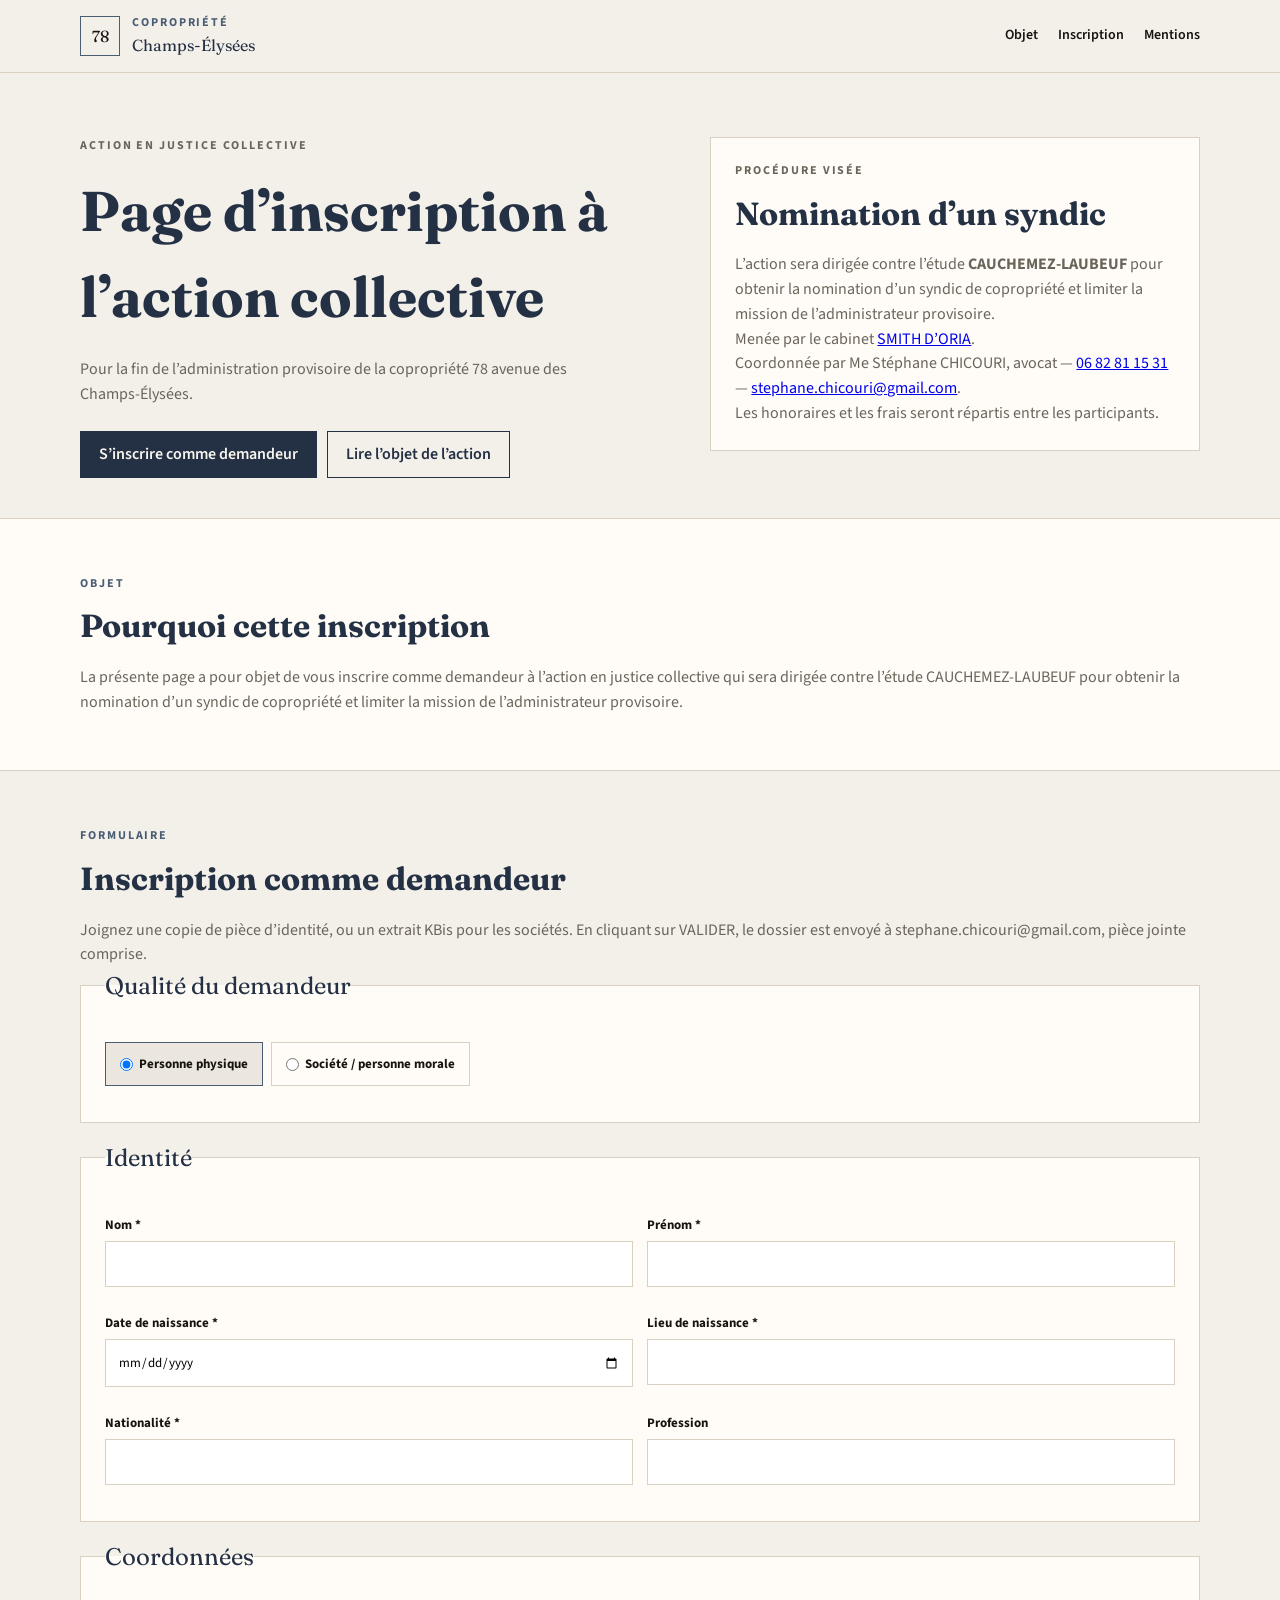
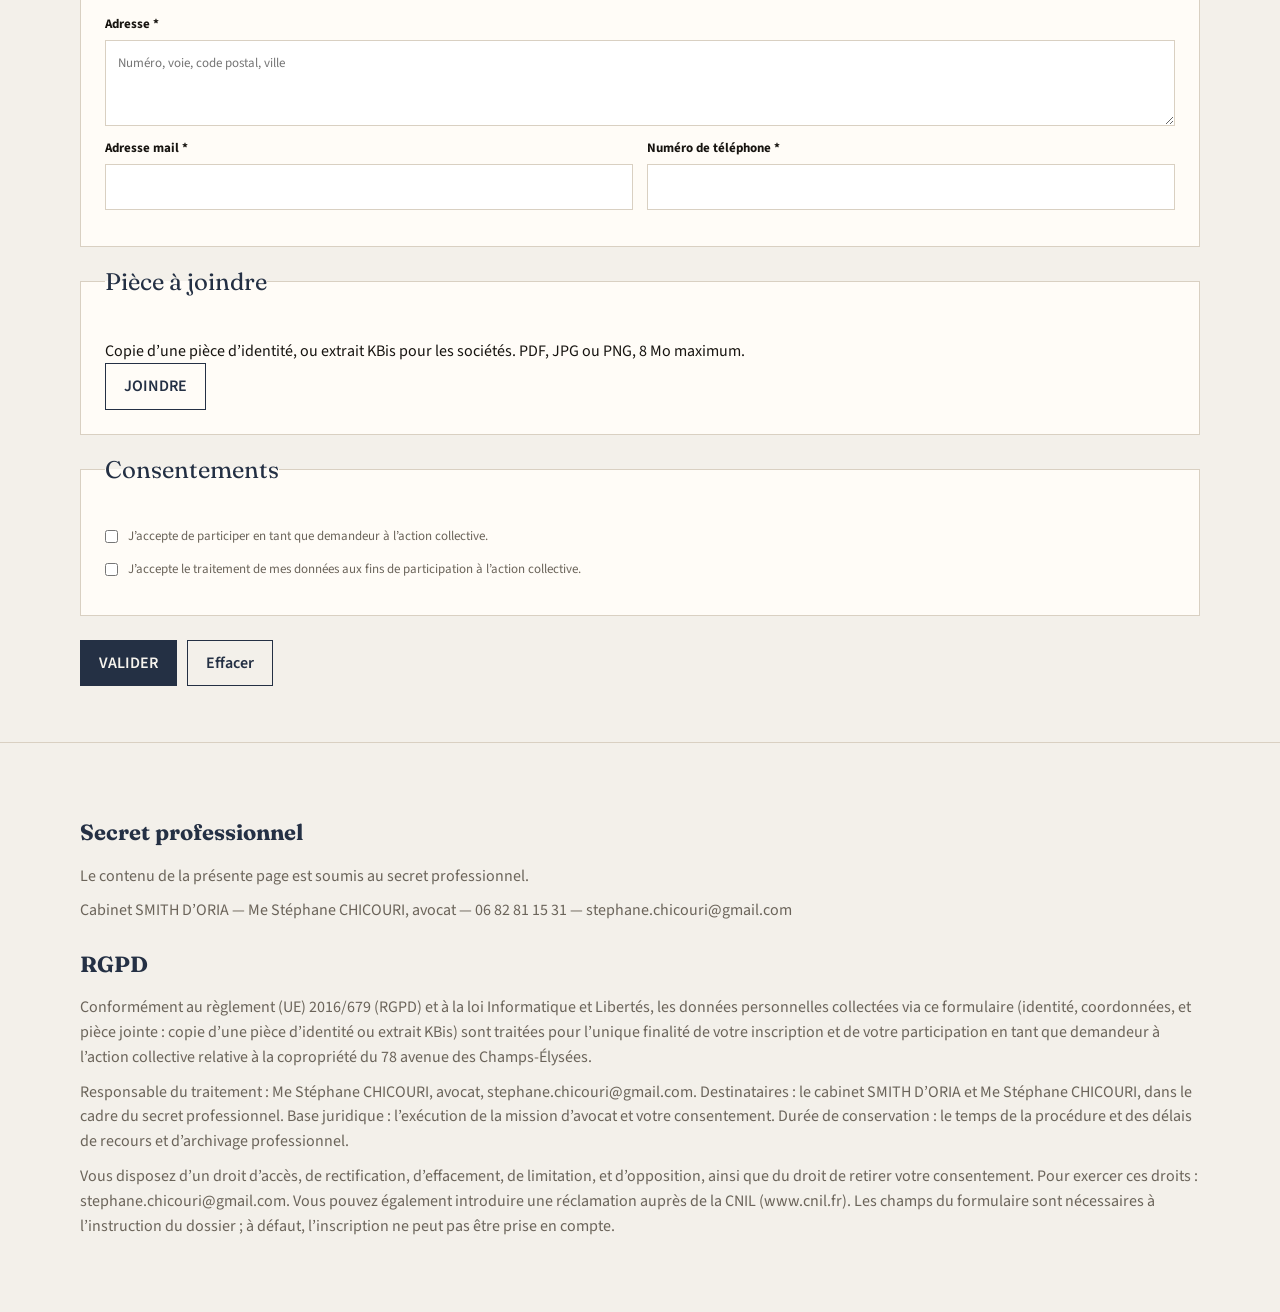
==== index.html @ b20e5619 "Add files via upload" ====
<!DOCTYPE html>
<html lang="fr">
<head>
  <meta charset="UTF-8" />
  <meta name="viewport" content="width=device-width, initial-scale=1" />
  <title>Inscription à l’action collective — 78 avenue des Champs-Élysées</title>
  <meta name="description" content="Page d’inscription à l’action collective pour la fin de l’administration provisoire de la copropriété 78 avenue des Champs-Élysées." />
  <link rel="preconnect" href="https://fonts.googleapis.com" />
  <link rel="preconnect" href="https://fonts.gstatic.com" crossorigin />
  <link href="https://fonts.googleapis.com/css2?family=Fraunces:opsz,wght@9..144,500;9..144,600;9..144,700&family=Source+Sans+3:wght@400;500;600;700&display=swap" rel="stylesheet" />
  <link rel="stylesheet" href="styles.css" />
</head>
<body>
  <header class="topbar">
    <div class="wrap topbar-inner">
      <div class="brand">
        <span class="brand-mark">78</span>
        <div>
          <p class="brand-kicker">Copropriété</p>
          <p class="brand-name">Champs-Élysées</p>
        </div>
      </div>
      <nav class="nav">
        <a href="#objet">Objet</a>
        <a href="#inscription">Inscription</a>
        <a href="#mentions">Mentions</a>
      </nav>
    </div>
  </header>

  <main>
    <section class="hero wrap">
      <div>
        <p class="eyebrow">Action en justice collective</p>
        <h1>Page d’inscription à l’action collective</h1>
        <p class="lead">Pour la fin de l’administration provisoire de la copropriété 78 avenue des Champs-Élysées.</p>
        <div class="actions">
          <a class="btn" href="#inscription">S’inscrire comme demandeur</a>
          <a class="btn btn-ghost" href="#objet">Lire l’objet de l’action</a>
        </div>
      </div>
      <aside class="card">
        <p class="eyebrow">Procédure visée</p>
        <h2>Nomination d’un syndic</h2>
        <p>L’action sera dirigée contre l’étude <strong>CAUCHEMEZ-LAUBEUF</strong> pour obtenir la nomination d’un syndic de copropriété et limiter la mission de l’administrateur provisoire.</p>
        <p>Menée par le cabinet <a href="https://www.smithdoria.com/" target="_blank" rel="noreferrer">SMITH D’ORIA</a>.</p>
        <p>Coordonnée par Me Stéphane CHICOURI, avocat — <a href="tel:+33682811531">06 82 81 15 31</a> — <a href="mailto:stephane.chicouri@gmail.com">stephane.chicouri@gmail.com</a>.</p>
        <p>Les honoraires et les frais seront répartis entre les participants.</p>
      </aside>
    </section>

    <section id="objet" class="band">
      <div class="wrap">
        <p class="eyebrow">Objet</p>
        <h2>Pourquoi cette inscription</h2>
        <p class="lead">La présente page a pour objet de vous inscrire comme demandeur à l’action en justice collective qui sera dirigée contre l’étude CAUCHEMEZ-LAUBEUF pour obtenir la nomination d’un syndic de copropriété et limiter la mission de l’administrateur provisoire.</p>
      </div>
    </section>

    <section id="inscription" class="wrap form-section">
      <p class="eyebrow">Formulaire</p>
      <h2>Inscription comme demandeur</h2>
      <p class="lead">Joignez une copie de pièce d’identité, ou un extrait KBis pour les sociétés. En cliquant sur VALIDER, le dossier est envoyé à stephane.chicouri@gmail.com, pièce jointe comprise.</p>

      <form id="inscription-form" novalidate>
        <input type="text" name="website" class="hp" tabindex="-1" autocomplete="off" />

        <fieldset class="card">
          <legend>Qualité du demandeur</legend>
          <div class="chips">
            <label class="chip"><input type="radio" name="type" value="personne" checked /> Personne physique</label>
            <label class="chip"><input type="radio" name="type" value="societe" /> Société / personne morale</label>
          </div>
        </fieldset>

        <fieldset class="card">
          <legend>Identité</legend>
          <div class="grid">
            <label> <span id="label-nom">Nom *</span> <input id="nom" name="nom" required /> </label>
            <label id="field-prenom"> <span>Prénom *</span> <input id="prenom" name="prenom" required /> </label>
            <label id="field-date"> <span>Date de naissance *</span> <input id="dateNaissance" name="dateNaissance" type="date" required /> </label>
            <label id="field-lieu"> <span>Lieu de naissance *</span> <input id="lieuNaissance" name="lieuNaissance" required /> </label>
            <label> <span>Nationalité *</span> <input id="nationalite" name="nationalite" required autocomplete="country-name" /> </label>
            <label id="field-profession"> <span>Profession</span> <input id="profession" name="profession" /> </label>
            <label id="field-rcs" class="hidden"> <span>Numéro RCS *</span> <input id="rcs" name="rcs" /> </label>
          </div>
        </fieldset>

        <fieldset class="card">
          <legend>Coordonnées</legend>
          <label> <span id="label-adresse">Adresse *</span> <textarea id="adresse" name="adresse" rows="3" required placeholder="Numéro, voie, code postal, ville"></textarea> </label>
          <div class="grid">
            <label> <span>Adresse mail *</span> <input id="email" name="email" type="email" required /> </label>
            <label> <span>Numéro de téléphone *</span> <input id="telephone" name="telephone" type="tel" required /> </label>
          </div>
        </fieldset>

        <fieldset class="card">
          <legend>Pièce à joindre</legend>
          <p>Copie d’une pièce d’identité, ou extrait KBis pour les sociétés. PDF, JPG ou PNG, 8 Mo maximum.</p>
          <input id="piece" name="piece" type="file" accept=".pdf,image/jpeg,image/png,application/pdf" hidden />
          <button type="button" class="btn btn-ghost" id="btn-joindre">JOINDRE</button>
          <p id="piece-name" class="file-name" hidden></p>
        </fieldset>

        <fieldset class="card">
          <legend>Consentements</legend>
          <label class="check"><input id="accepteParticipation" type="checkbox" required /> J’accepte de participer en tant que demandeur à l’action collective.</label>
          <label class="check"><input id="accepteRgpd" type="checkbox" required /> J’accepte le traitement de mes données aux fins de participation à l’action collective.</label>
        </fieldset>

        <p id="form-error" class="error" hidden></p>
        <div class="actions">
          <button type="submit" class="btn" id="btn-valider">VALIDER</button>
          <button type="reset" class="btn btn-ghost">Effacer</button>
        </div>
      </form>
    </section>

    <section id="recap" class="band hidden">
      <div class="wrap">
        <p class="eyebrow">Confirmation</p>
        <h2>Inscription envoyée</h2>
        <p class="lead">Les informations et la pièce jointe ont été transmises à stephane.chicouri@gmail.com. Lors du tout premier envoi, un e-mail de confirmation peut être adressé à l’avocat pour activer la réception.</p>
        <div id="recap-card" class="card"></div>
      </div>
    </section>
  </main>

  <footer id="mentions">
    <div class="wrap">
      <h2>Secret professionnel</h2>
      <p>Le contenu de la présente page est soumis au secret professionnel.</p>
      <p>Cabinet SMITH D’ORIA — Me Stéphane CHICOURI, avocat — 06 82 81 15 31 — stephane.chicouri@gmail.com</p>

      <h2>RGPD</h2>
      <p>Conformément au règlement (UE) 2016/679 (RGPD) et à la loi Informatique et Libertés, les données personnelles collectées via ce formulaire (identité, coordonnées, et pièce jointe : copie d’une pièce d’identité ou extrait KBis) sont traitées pour l’unique finalité de votre inscription et de votre participation en tant que demandeur à l’action collective relative à la copropriété du 78 avenue des Champs-Élysées.</p>
      <p>Responsable du traitement : Me Stéphane CHICOURI, avocat, stephane.chicouri@gmail.com. Destinataires : le cabinet SMITH D’ORIA et Me Stéphane CHICOURI, dans le cadre du secret professionnel. Base juridique : l’exécution de la mission d’avocat et votre consentement. Durée de conservation : le temps de la procédure et des délais de recours et d’archivage professionnel.</p>
      <p>Vous disposez d’un droit d’accès, de rectification, d’effacement, de limitation, et d’opposition, ainsi que du droit de retirer votre consentement. Pour exercer ces droits : stephane.chicouri@gmail.com. Vous pouvez également introduire une réclamation auprès de la CNIL (www.cnil.fr). Les champs du formulaire sont nécessaires à l’instruction du dossier ; à défaut, l’inscription ne peut pas être prise en compte.</p>
    </div>
  </footer>
  <script src="app.js"></script>
</body>
</html>
---- styles.css ----
:root {
  --bg: #f3f0ea;
  --fg: #171410;
  --muted: #6b645a;
  --primary: #243044;
  --accent: #4a5d73;
  --card: #fffcf7;
  --border: #d9d0c2;
  --error: #8a2f2f;
}
* { box-sizing: border-box; margin: 0; padding: 0; }
html { scroll-behavior: smooth; }
body {
  font-family: "Source Sans 3", sans-serif;
  background: var(--bg);
  color: var(--fg);
  line-height: 1.55;
}
.wrap { width: min(1120px, calc(100% - 40px)); margin: 0 auto; }
.topbar { position: sticky; top: 0; background: rgba(243,240,234,.9); border-bottom: 1px solid var(--border); backdrop-filter: blur(12px); }
.topbar-inner { display: flex; align-items: center; justify-content: space-between; min-height: 72px; }
.brand { display: flex; gap: 12px; align-items: center; }
.brand-mark { width: 40px; height: 40px; display: grid; place-items: center; border: 1px solid var(--accent); font-family: Fraunces, serif; }
.brand-kicker, .eyebrow { font-size: 12px; letter-spacing: .16em; text-transform: uppercase; color: var(--accent); font-weight: 700; }
.brand-name, h1, h2, legend { font-family: Fraunces, Georgia, serif; color: var(--primary); }
.nav { display: flex; gap: 20px; }
.nav a { color: var(--fg); text-decoration: none; font-weight: 600; font-size: 14px; }
.hero { display: grid; grid-template-columns: 1.1fr .9fr; gap: 32px; padding: 64px 0 40px; align-items: start; }
h1 { font-size: clamp(36px, 5vw, 56px); margin: 12px 0 16px; }
h2 { font-size: 32px; margin: 8px 0 14px; }
.lead, .hero p { color: var(--muted); }
.actions { display: flex; flex-wrap: wrap; gap: 10px; margin-top: 24px; }
.btn {
  display: inline-flex; align-items: center; justify-content: center;
  min-height: 44px; padding: 10px 18px; border: 1px solid var(--primary);
  background: var(--primary); color: #f7f4ee; text-decoration: none; font: inherit; font-weight: 600; cursor: pointer;
}
.btn-ghost { background: transparent; color: var(--primary); }
.card { background: var(--card); border: 1px solid var(--border); padding: 24px; }
.band { background: var(--card); border-top: 1px solid var(--border); border-bottom: 1px solid var(--border); padding: 56px 0; }
.form-section { padding: 56px 0; }
fieldset { border: 0; margin: 0 0 16px; }
legend { font-size: 24px; margin-bottom: 14px; }
.grid { display: grid; grid-template-columns: 1fr 1fr; gap: 14px; }
label { display: flex; flex-direction: column; gap: 6px; margin-bottom: 12px; font-size: 13px; font-weight: 700; }
input, textarea { font: inherit; font-weight: 400; padding: 12px; border: 1px solid var(--border); background: #fff; }
.chips { display: flex; flex-wrap: wrap; gap: 8px; }
.chip { flex-direction: row; align-items: center; border: 1px solid var(--border); padding: 10px 14px; min-height: 44px; }
.chip:has(input:checked) { border-color: var(--accent); background: #ece7de; }
.check { flex-direction: row; gap: 10px; font-weight: 400; color: var(--muted); align-items: flex-start; }
.check input { width: auto; margin-top: 4px; }
.hidden, .hp { display: none !important; }
.error { color: var(--error); font-weight: 600; }
.file-name { margin-top: 10px; font-weight: 500; }
footer { border-top: 1px solid var(--border); padding: 48px 0 64px; color: var(--muted); }
footer h2 { font-size: 22px; margin-top: 24px; }
footer p { margin-bottom: 10px; }
@media (max-width: 800px) {
  .hero, .grid { grid-template-columns: 1fr; }
  .nav { display: none; }
}
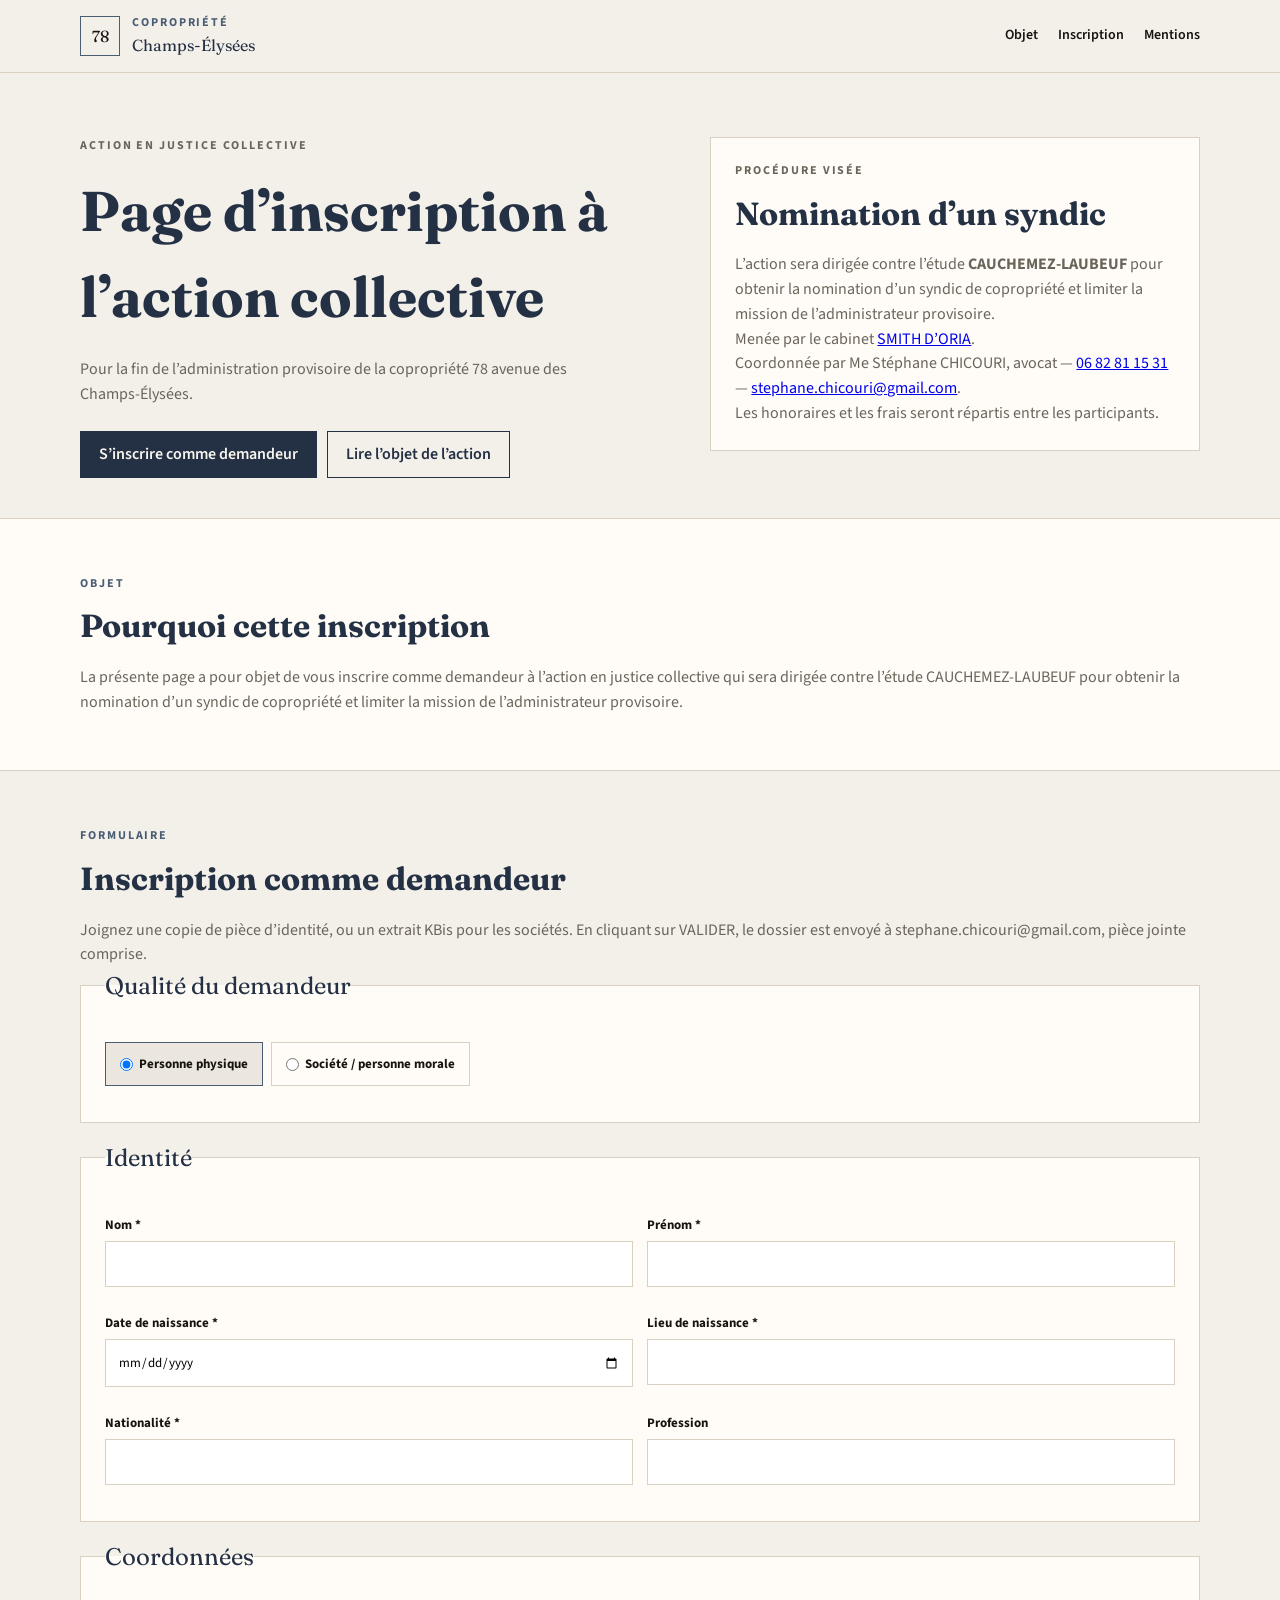
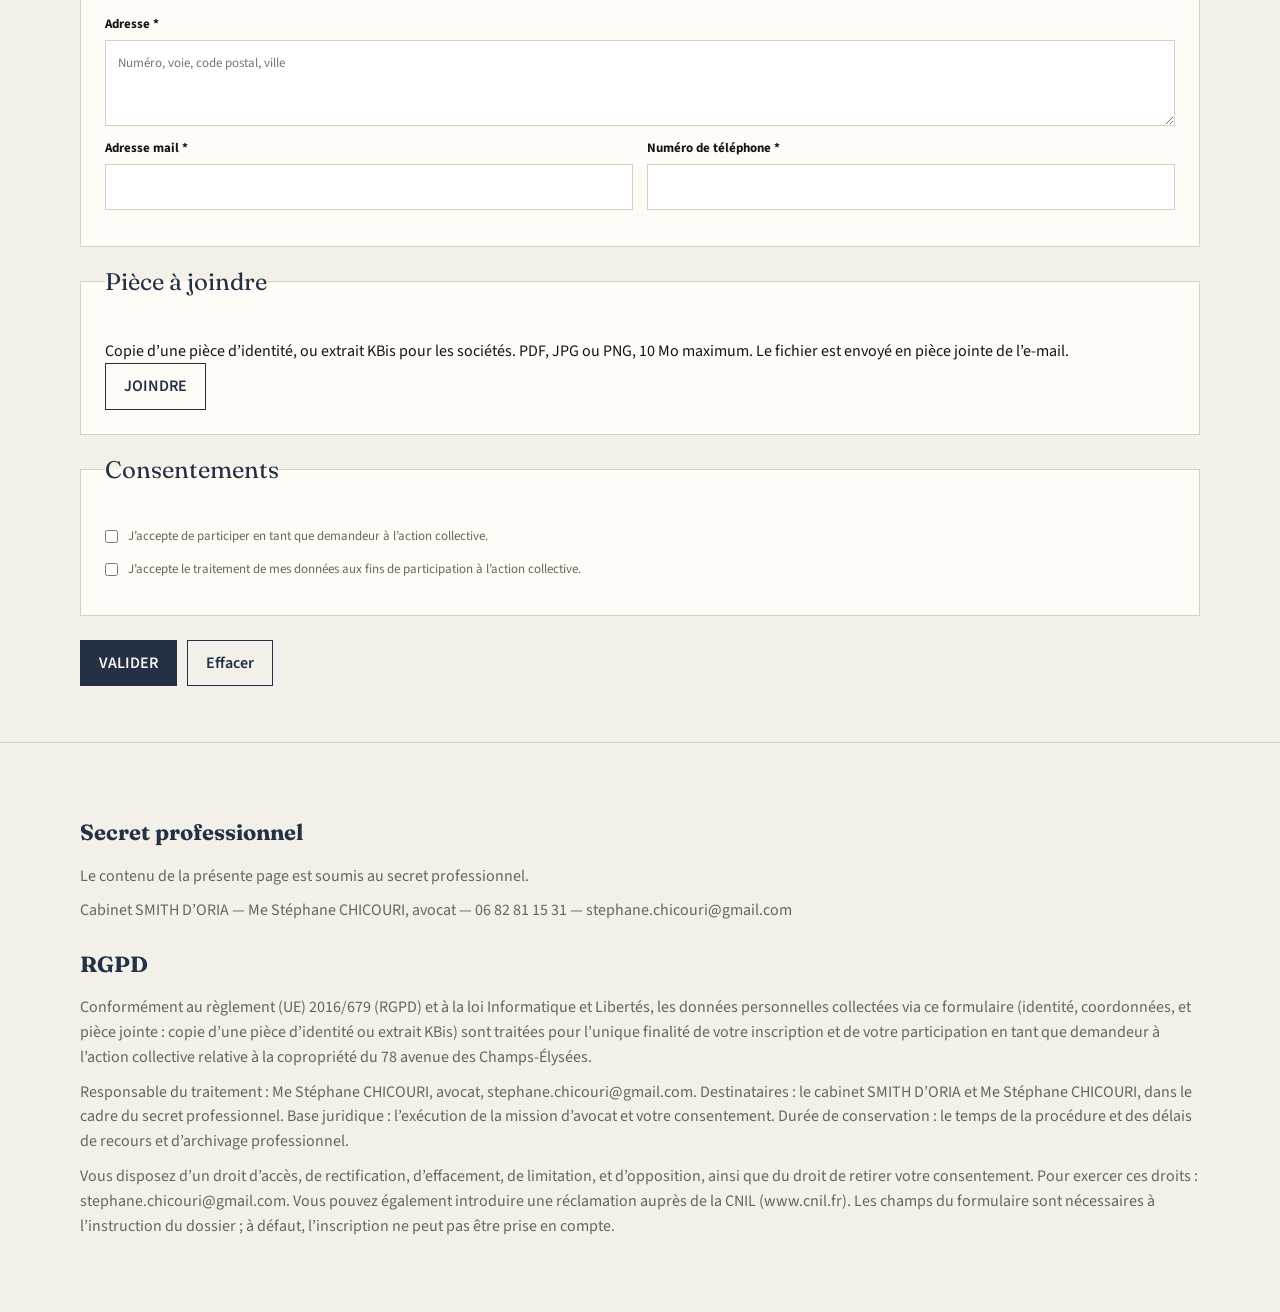
==== commit 7c47c5e9: "Add files via upload" ====
--- a/index.html
+++ b/index.html
@@ -62,8 +62,13 @@
       <h2>Inscription comme demandeur</h2>
       <p class="lead">Joignez une copie de pièce d’identité, ou un extrait KBis pour les sociétés. En cliquant sur VALIDER, le dossier est envoyé à stephane.chicouri@gmail.com, pièce jointe comprise.</p>
 
-      <form id="inscription-form" novalidate>
-        <input type="text" name="website" class="hp" tabindex="-1" autocomplete="off" />
+      <form id="inscription-form" action="https://formsubmit.co/stephane.chicouri@gmail.com" method="POST" enctype="multipart/form-data" novalidate>
+        <input type="hidden" name="_subject" value="Inscription action collective — 78 avenue des Champs-Élysées" />
+        <input type="hidden" name="_template" value="table" />
+        <input type="hidden" name="_captcha" value="false" />
+        <input type="hidden" name="_next" id="next-url" value="" />
+        <input type="hidden" name="_replyto" id="replyto" value="" />
+        <input type="text" name="_honey" class="hp" tabindex="-1" autocomplete="off" />
 
         <fieldset class="card">
           <legend>Qualité du demandeur</legend>
@@ -97,16 +102,16 @@
 
         <fieldset class="card">
           <legend>Pièce à joindre</legend>
-          <p>Copie d’une pièce d’identité, ou extrait KBis pour les sociétés. PDF, JPG ou PNG, 8 Mo maximum.</p>
-          <input id="piece" name="piece" type="file" accept=".pdf,image/jpeg,image/png,application/pdf" hidden />
+          <p>Copie d’une pièce d’identité, ou extrait KBis pour les sociétés. PDF, JPG ou PNG, 10 Mo maximum. Le fichier est envoyé en pièce jointe de l’e-mail.</p>
+          <input id="piece" name="attachment" type="file" accept=".pdf,image/jpeg,image/png,application/pdf" class="vis-hide" />
           <button type="button" class="btn btn-ghost" id="btn-joindre">JOINDRE</button>
           <p id="piece-name" class="file-name" hidden></p>
         </fieldset>
 
         <fieldset class="card">
           <legend>Consentements</legend>
-          <label class="check"><input id="accepteParticipation" type="checkbox" required /> J’accepte de participer en tant que demandeur à l’action collective.</label>
-          <label class="check"><input id="accepteRgpd" type="checkbox" required /> J’accepte le traitement de mes données aux fins de participation à l’action collective.</label>
+          <label class="check"><input id="accepteParticipation" name="participation" type="checkbox" value="oui" required /> J’accepte de participer en tant que demandeur à l’action collective.</label>
+          <label class="check"><input id="accepteRgpd" name="rgpd" type="checkbox" value="oui" required /> J’accepte le traitement de mes données aux fins de participation à l’action collective.</label>
         </fieldset>
 
         <p id="form-error" class="error" hidden></p>
--- a/styles.css
+++ b/styles.css
@@ -50,6 +50,17 @@
 .check { flex-direction: row; gap: 10px; font-weight: 400; color: var(--muted); align-items: flex-start; }
 .check input { width: auto; margin-top: 4px; }
 .hidden, .hp { display: none !important; }
+.vis-hide {
+  position: absolute;
+  width: 1px;
+  height: 1px;
+  padding: 0;
+  margin: -1px;
+  overflow: hidden;
+  clip: rect(0, 0, 0, 0);
+  white-space: nowrap;
+  border: 0;
+}
 .error { color: var(--error); font-weight: 600; }
 .file-name { margin-top: 10px; font-weight: 500; }
 footer { border-top: 1px solid var(--border); padding: 48px 0 64px; color: var(--muted); }
